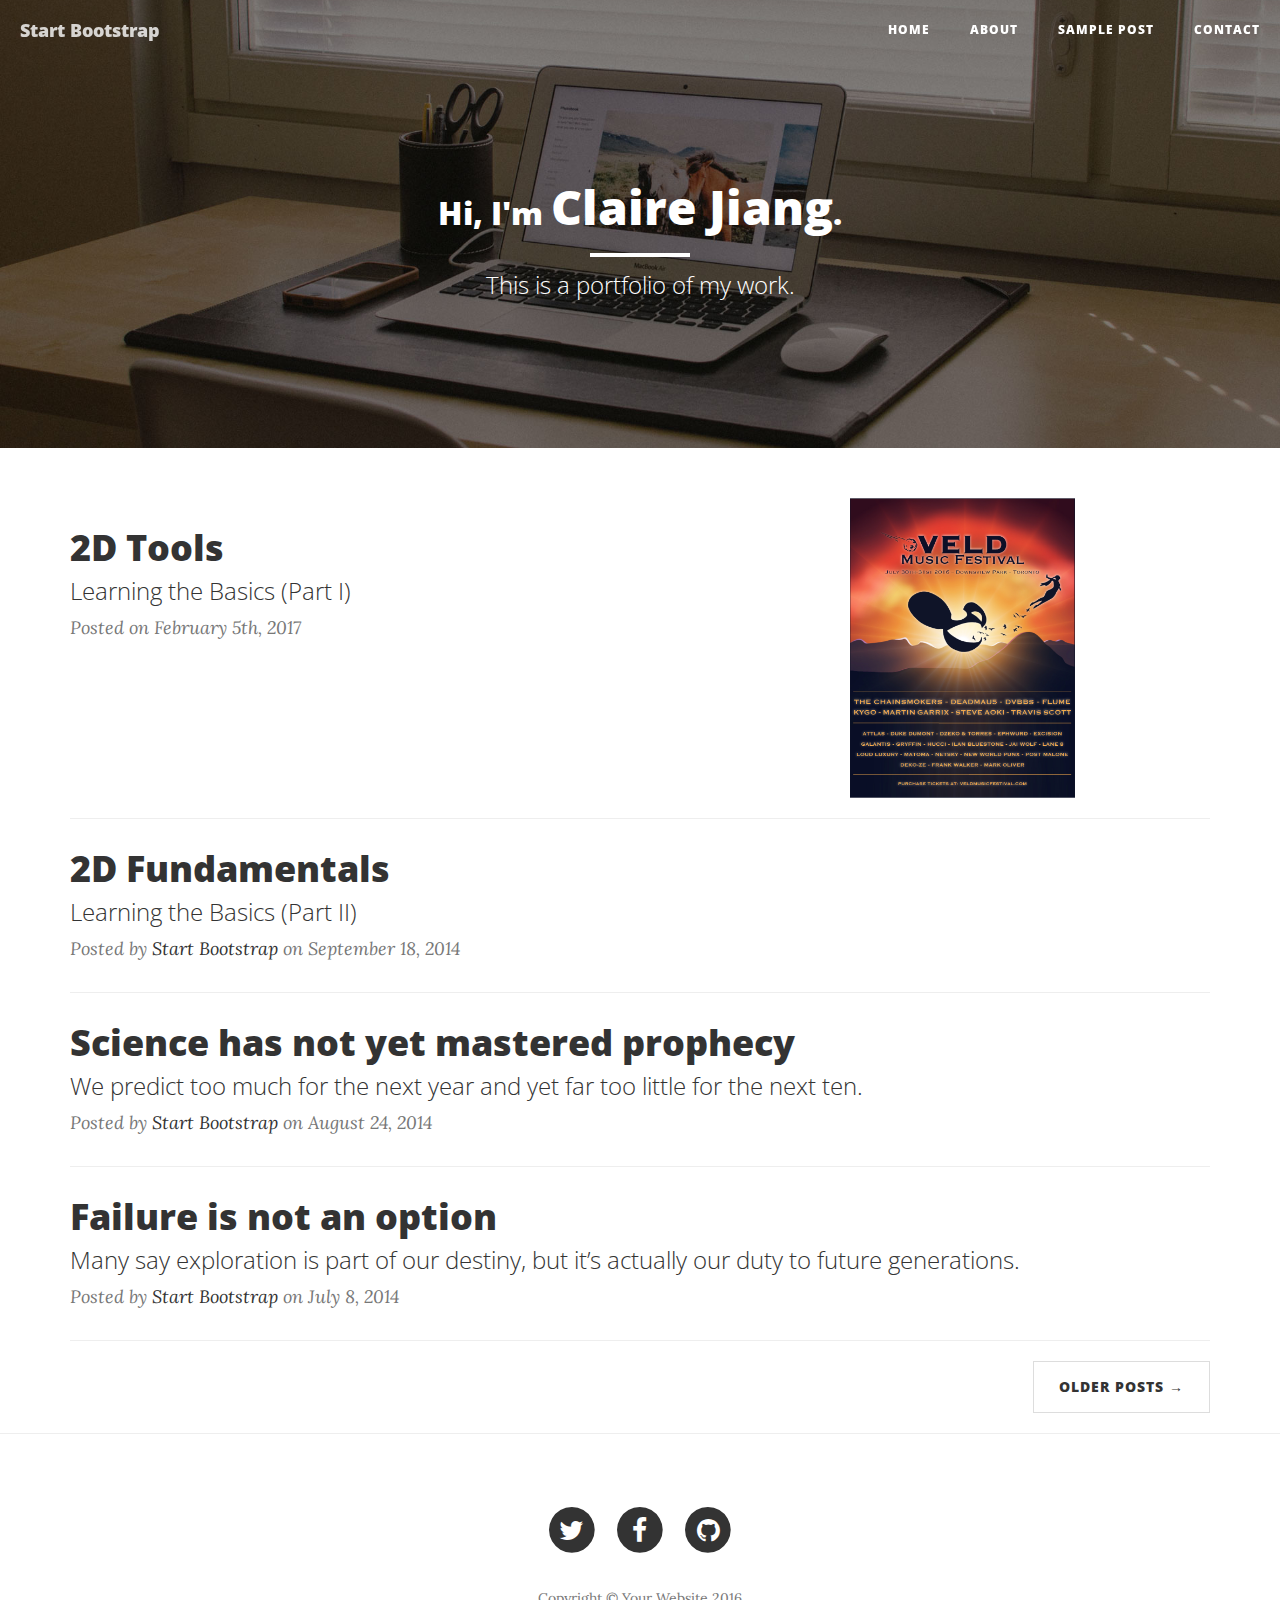
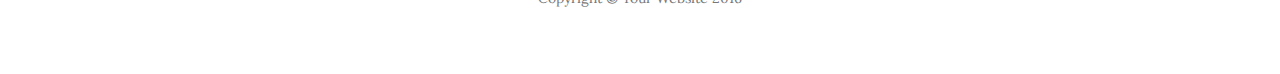
==== index.html @ f0bdf7ed "first commit" ====
<!DOCTYPE html>
<html lang="en">

<head>

    <meta charset="utf-8">
    <meta http-equiv="X-UA-Compatible" content="IE=edge">
    <meta name="viewport" content="width=device-width, initial-scale=1">
    <meta name="description" content="">
    <meta name="author" content="">

    <title>Claire Jiang</title>

    <!-- Bootstrap Core CSS -->
    <link href="vendor/bootstrap/css/bootstrap.min.css" rel="stylesheet">

    <!-- Theme CSS -->
    <link href="css/clean-blog.min.css" rel="stylesheet">

    <!-- Custom Fonts -->
    <link href="vendor/font-awesome/css/font-awesome.min.css" rel="stylesheet" type="text/css">
    <link href='https://fonts.googleapis.com/css?family=Lora:400,700,400italic,700italic' rel='stylesheet' type='text/css'>
    <link href='https://fonts.googleapis.com/css?family=Open+Sans:300italic,400italic,600italic,700italic,800italic,400,300,600,700,800' rel='stylesheet' type='text/css'>

    <!-- HTML5 Shim and Respond.js IE8 support of HTML5 elements and media queries -->
    <!-- WARNING: Respond.js doesn't work if you view the page via file:// -->
    <!--[if lt IE 9]>
        <script src="https://oss.maxcdn.com/libs/html5shiv/3.7.0/html5shiv.js"></script>
        <script src="https://oss.maxcdn.com/libs/respond.js/1.4.2/respond.min.js"></script>
        <![endif]-->

    </head>

    <body>

        <!-- Navigation -->
        <nav class="navbar navbar-default navbar-custom navbar-fixed-top">
            <div class="container-fluid">
                <!-- Brand and toggle get grouped for better mobile display -->
                <div class="navbar-header page-scroll">
                    <button type="button" class="navbar-toggle" data-toggle="collapse" data-target="#bs-example-navbar-collapse-1">
                        <span class="sr-only">Toggle navigation</span>
                        Menu <i class="fa fa-bars"></i>
                    </button>
                    <a class="navbar-brand" href="index.html">Start Bootstrap</a>
                </div>

                <!-- Collect the nav links, forms, and other content for toggling -->
                <div class="collapse navbar-collapse" id="bs-example-navbar-collapse-1">
                    <ul class="nav navbar-nav navbar-right">
                        <li>
                            <a href="index.html">Home</a>
                        </li>
                        <li>
                            <a href="about.html">About</a>
                        </li>
                        <li>
                            <a href="post.html">Sample Post</a>
                        </li>
                        <li>
                            <a href="contact.html">Contact</a>
                        </li>
                    </ul>
                </div>
                <!-- /.navbar-collapse -->
            </div>
            <!-- /.container -->
        </nav>

        <!-- Page Header -->
        <!-- Set your background image for this header on the line below. -->
        <header class="intro-header" style="background-image: url('img/home-bg.jpg')">
            <div class="container">
                <div class="row">
                    <div class="col-lg-8 col-lg-offset-2 col-md-10 col-md-offset-1">
                        <div class="site-heading">
                            <h1><font size="6">Hi, I'm </font><font size="20">Claire Jiang</font><font size="6">.</font></h1>

                            <hr class="small">
                            <span class="subheading">This is a portfolio of my work.</span>
                        </div>
                    </div>
                </div>
            </div>
        </header>

        <!-- Main Content -->
        <div class="container">
            <div class="row">
                <div class="col-md-8"> 
                    <div class="post-preview">
                        <a href="post.html">
                            <h2 class="post-title"> 2D Tools </h2> 
                            <h3 class="post-subtitle"> Learning the Basics (Part I) </h3>          
                        </a>
                        <p class="post-meta">Posted on February 5th, 2017</p>
                    </div>
                </div>
                <div class="col-md-4 ">
                    <img src="img/veld_poster.png" style="width:225px;height:300px;">
                </div>
            </div>

            <hr>
            <div class="post-preview">
                <a href="post.html">
                    <h2 class="post-title">
                        2D Fundamentals 
                    </h2>
                    <h3 class="post-subtitle">
                        Learning the Basics (Part II)
                    </h3>
                </a>
                <p class="post-meta">Posted by <a href="#">Start Bootstrap</a> on September 18, 2014</p>
            </div>
            <hr>
            <div class="post-preview">
                <a href="post.html">
                    <h2 class="post-title">
                        Science has not yet mastered prophecy
                    </h2>
                    <h3 class="post-subtitle">
                        We predict too much for the next year and yet far too little for the next ten.
                    </h3>
                </a>
                <p class="post-meta">Posted by <a href="#">Start Bootstrap</a> on August 24, 2014</p>
            </div>
            <hr>
            <div class="post-preview">
                <a href="post.html">
                    <h2 class="post-title">
                        Failure is not an option
                    </h2>
                    <h3 class="post-subtitle">
                        Many say exploration is part of our destiny, but it’s actually our duty to future generations.
                    </h3>
                </a>
                <p class="post-meta">Posted by <a href="#">Start Bootstrap</a> on July 8, 2014</p>
            </div>
            <hr>
            <!-- Pager -->
            <ul class="pager">
                <li class="next">
                    <a href="#">Older Posts &rarr;</a>
                </li>
            </ul>
        </div>
    </div>
</div>

<hr>

<!-- Footer -->
<footer>
    <div class="container">
        <div class="row">
            <div class="col-lg-8 col-lg-offset-2 col-md-10 col-md-offset-1">
                <ul class="list-inline text-center">
                    <li>
                        <a href="#">
                            <span class="fa-stack fa-lg">
                                <i class="fa fa-circle fa-stack-2x"></i>
                                <i class="fa fa-twitter fa-stack-1x fa-inverse"></i>
                            </span>
                        </a>
                    </li>
                    <li>
                        <a href="#">
                            <span class="fa-stack fa-lg">
                                <i class="fa fa-circle fa-stack-2x"></i>
                                <i class="fa fa-facebook fa-stack-1x fa-inverse"></i>
                            </span>
                        </a>
                    </li>
                    <li>
                        <a href="#">
                            <span class="fa-stack fa-lg">
                                <i class="fa fa-circle fa-stack-2x"></i>
                                <i class="fa fa-github fa-stack-1x fa-inverse"></i>
                            </span>
                        </a>
                    </li>
                </ul>
                <p class="copyright text-muted">Copyright &copy; Your Website 2016</p>
            </div>
        </div>
    </div>
</footer>

<!-- jQuery -->
<script src="vendor/jquery/jquery.min.js"></script>

<!-- Bootstrap Core JavaScript -->
<script src="vendor/bootstrap/js/bootstrap.min.js"></script>

<!-- Contact Form JavaScript -->
<script src="js/jqBootstrapValidation.js"></script>
<script src="js/contact_me.js"></script>

<!-- Theme JavaScript -->
<script src="js/clean-blog.min.js"></script>

</body>

</html>
---- css/clean-blog.min.css ----
/*!
 * Start Bootstrap - Clean Blog v3.3.7+1 (http://startbootstrap.com/template-overviews/clean-blog)
 * Copyright 2013-2016 Start Bootstrap
 * Licensed under MIT (https://github.com/BlackrockDigital/startbootstrap/blob/gh-pages/LICENSE)
 */a,body{color:#333}.navbar-custom .nav li a,.navbar-custom .navbar-brand,h1,h2,h3,h4,h5,h6{font-weight:800}.caption,.intro-header .page-heading,.intro-header .site-heading,footer .copyright{text-align:center}body{font-family:Lora,'Times New Roman',serif;font-size:20px;-webkit-tap-highlight-color:#0085A1}.intro-header .page-heading .subheading,.intro-header .post-heading .subheading,.intro-header .site-heading .subheading,.navbar-custom,h1,h2,h3,h4,h5,h6{font-family:'Open Sans','Helvetica Neue',Helvetica,Arial,sans-serif}p{line-height:1.5;margin:30px 0}p a{text-decoration:underline}a:focus,a:hover{color:#0085A1}a img:focus,a img:hover{cursor:zoom-in}blockquote{color:#777;font-style:italic}hr.small{max-width:100px;margin:15px auto;border-width:4px;border-color:#fff}.navbar-custom{position:absolute;top:0;left:0;width:100%;z-index:3}.navbar-custom .navbar-header .navbar-toggle{color:#777;font-weight:800;text-transform:uppercase;font-size:12px}.navbar-custom .nav li a{text-transform:uppercase;font-size:12px;letter-spacing:1px}@media only screen and (min-width:768px){.navbar-custom{background:0 0;border-bottom:1px solid transparent}.navbar-custom .navbar-brand{color:#fff;padding:20px}.navbar-custom .navbar-brand:focus,.navbar-custom .navbar-brand:hover{color:rgba(255,255,255,.8)}.navbar-custom .nav li a{color:#fff;padding:20px}.navbar-custom .nav li a:focus,.navbar-custom .nav li a:hover{color:rgba(255,255,255,.8)}}@media only screen and (min-width:1170px){.navbar-custom{-webkit-transition:background-color .3s;-moz-transition:background-color .3s;transition:background-color .3s;-webkit-transform:translate3d(0,0,0);-moz-transform:translate3d(0,0,0);-ms-transform:translate3d(0,0,0);-o-transform:translate3d(0,0,0);transform:translate3d(0,0,0);-webkit-backface-visibility:hidden;backface-visibility:hidden}.navbar-custom.is-fixed{position:fixed;top:-61px;background-color:rgba(255,255,255,.9);border-bottom:1px solid #f2f2f2;-webkit-transition:-webkit-transform .3s;-moz-transition:-moz-transform .3s;transition:transform .3s}.navbar-custom.is-fixed .navbar-brand{color:#333}.navbar-custom.is-fixed .navbar-brand:focus,.navbar-custom.is-fixed .navbar-brand:hover{color:#0085A1}.navbar-custom.is-fixed .nav li a{color:#333}.navbar-custom.is-fixed .nav li a:focus,.navbar-custom.is-fixed .nav li a:hover{color:#0085A1}.navbar-custom.is-visible{-webkit-transform:translate3d(0,100%,0);-moz-transform:translate3d(0,100%,0);-ms-transform:translate3d(0,100%,0);-o-transform:translate3d(0,100%,0);transform:translate3d(0,100%,0)}}.intro-header{background:center center no-repeat;-webkit-background-size:cover;-moz-background-size:cover;background-size:cover;-o-background-size:cover;margin-bottom:50px}.intro-header .page-heading,.intro-header .post-heading,.intro-header .site-heading{padding:100px 0 50px;color:#fff}.intro-header .page-heading h1,.intro-header .site-heading h1{margin-top:0;font-size:50px}.intro-header .page-heading .subheading,.intro-header .site-heading .subheading{font-size:24px;line-height:1.1;display:block;font-weight:300;margin:10px 0 0}@media only screen and (min-width:768px){.intro-header .page-heading,.intro-header .post-heading,.intro-header .site-heading{padding:150px 0}.intro-header .page-heading h1,.intro-header .site-heading h1{font-size:80px}}.intro-header .post-heading h1{font-size:35px}.intro-header .post-heading .meta,.intro-header .post-heading .subheading{line-height:1.1;display:block}.intro-header .post-heading .subheading{font-size:24px;margin:10px 0 30px;font-weight:600}.intro-header .post-heading .meta{font-family:Lora,'Times New Roman',serif;font-style:italic;font-weight:300;font-size:20px}.intro-header .post-heading .meta a{color:#fff}@media only screen and (min-width:768px){.intro-header .post-heading h1{font-size:55px}.intro-header .post-heading .subheading{font-size:30px}}.post-preview>a{color:#333}.post-preview>a:focus,.post-preview>a:hover{text-decoration:none;color:#0085A1}.post-preview>a>.post-title{font-size:30px;margin-top:30px;margin-bottom:10px}.post-preview>a>.post-subtitle{margin:0 0 10px;font-weight:300}.post-preview>.post-meta{color:#777;font-size:18px;font-style:italic;margin-top:0}.post-preview>.post-meta>a{text-decoration:none;color:#333}.post-preview>.post-meta>a:focus,.post-preview>.post-meta>a:hover{color:#0085A1;text-decoration:underline}@media only screen and (min-width:768px){.post-preview>a>.post-title{font-size:36px}}.section-heading{font-size:36px;margin-top:60px;font-weight:700}.btn,.pager li>a,.pager li>span{font-family:'Open Sans','Helvetica Neue',Helvetica,Arial,sans-serif;text-transform:uppercase;font-weight:800;letter-spacing:1px}.caption{font-size:14px;padding:10px;font-style:italic;margin:0;display:block;border-bottom-right-radius:5px;border-bottom-left-radius:5px}footer{padding:50px 0 65px}footer .list-inline{margin:0;padding:0}footer .copyright{font-size:14px;margin-bottom:0}.floating-label-form-group{font-size:14px;position:relative;margin-bottom:0;padding-bottom:.5em;border-bottom:1px solid #eee}.floating-label-form-group input,.floating-label-form-group textarea{z-index:1;position:relative;padding-right:0;padding-left:0;border:none;border-radius:0;font-size:1.5em;background:0 0;box-shadow:none!important;resize:none}.floating-label-form-group label{display:block;z-index:0;position:relative;top:2em;margin:0;font-size:.85em;line-height:1.764705882em;vertical-align:middle;vertical-align:baseline;opacity:0;-webkit-transition:top .3s ease,opacity .3s ease;-moz-transition:top .3s ease,opacity .3s ease;-ms-transition:top .3s ease,opacity .3s ease;transition:top .3s ease,opacity .3s ease}.floating-label-form-group::not(:first-child){padding-left:14px;border-left:1px solid #eee}.floating-label-form-group-with-value label{top:0;opacity:1}.floating-label-form-group-with-focus label{color:#0085A1}form .row:first-child .floating-label-form-group{border-top:1px solid #eee}.btn{font-size:14px;border-radius:0;padding:15px 25px}.btn-lg{font-size:16px;padding:25px 35px}.btn-default:focus,.btn-default:hover{background-color:#0085A1;border:1px solid #0085A1;color:#fff}.pager{margin:20px 0 0}.pager li>a,.pager li>span{font-size:14px;padding:15px 25px;background-color:#fff;border-radius:0}.pager li>a:focus,.pager li>a:hover{color:#fff;background-color:#0085A1;border:1px solid #0085A1}.pager .disabled>a,.pager .disabled>a:focus,.pager .disabled>a:hover,.pager .disabled>span{color:#777;background-color:#333;cursor:not-allowed}::-moz-selection{color:#fff;text-shadow:none;background:#0085A1}::selection{color:#fff;text-shadow:none;background:#0085A1}img::selection{color:#fff;background:0 0}img::-moz-selection{color:#fff;background:0 0}
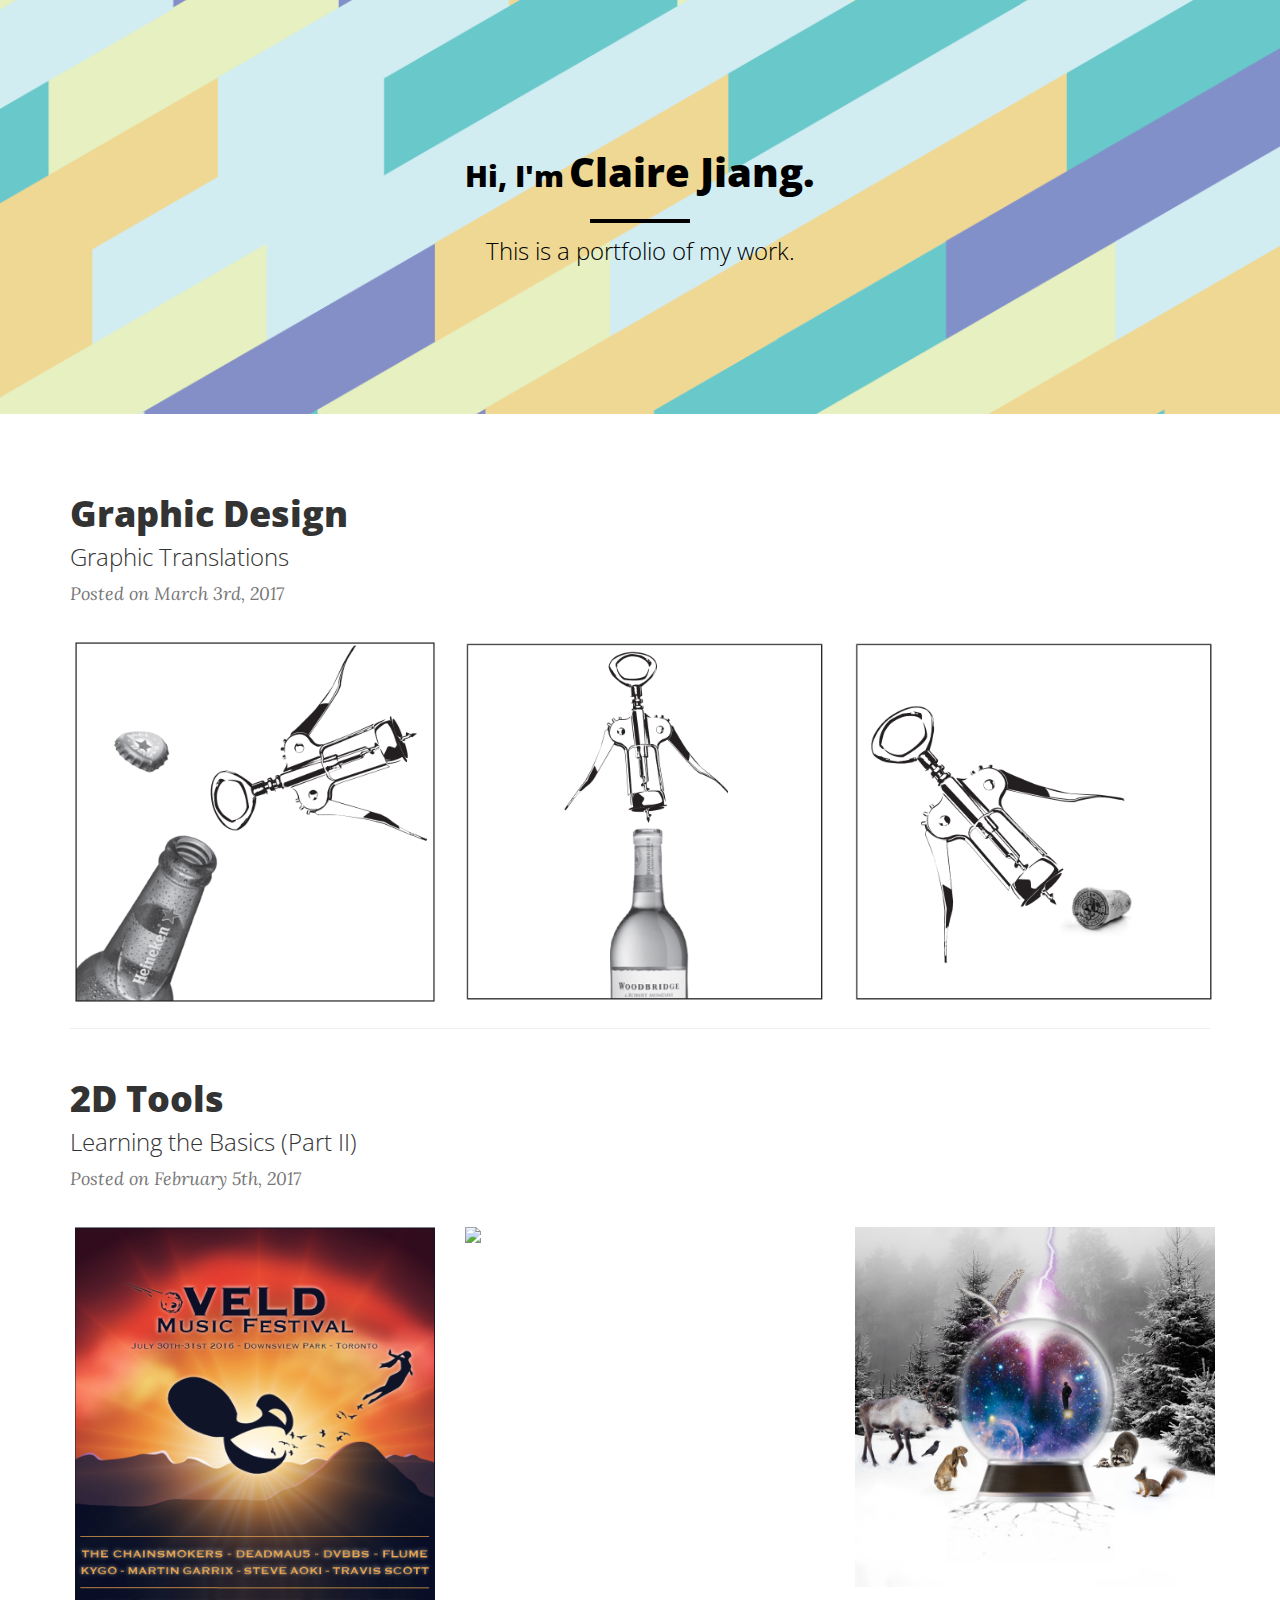
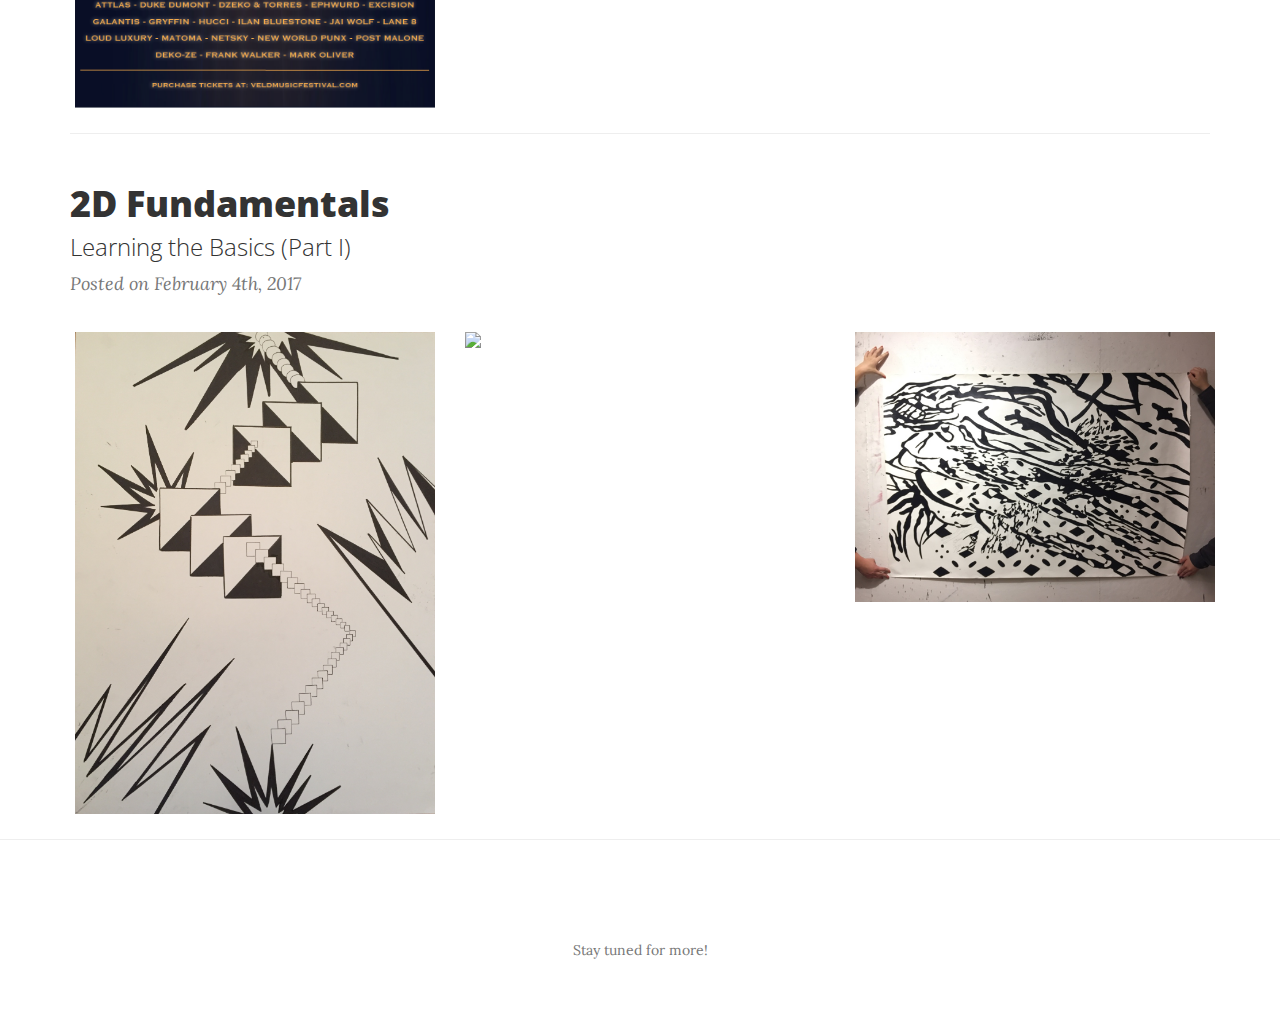
==== commit 46fdabcb: "Final Submission Project-1 — Section 1/2" ====
--- a/index.html
+++ b/index.html
@@ -3,203 +3,157 @@
 
 <head>
 
-    <meta charset="utf-8">
-    <meta http-equiv="X-UA-Compatible" content="IE=edge">
-    <meta name="viewport" content="width=device-width, initial-scale=1">
-    <meta name="description" content="">
-    <meta name="author" content="">
+  <meta charset="utf-8">
+  <meta http-equiv="X-UA-Compatible" content="IE=edge">
+  <meta name="viewport" content="width=device-width, initial-scale=1">
+  <meta name="description" content="">
+  <meta name="author" content="">
 
-    <title>Claire Jiang</title>
+  <title>Claire Jiang</title>
 
-    <!-- Bootstrap Core CSS -->
-    <link href="vendor/bootstrap/css/bootstrap.min.css" rel="stylesheet">
+  <!-- Bootstrap Core CSS -->
+  <link href="vendor/bootstrap/css/bootstrap.css" rel="stylesheet">
 
-    <!-- Theme CSS -->
-    <link href="css/clean-blog.min.css" rel="stylesheet">
+  <!-- Theme CSS -->
+  <link href="css/clean-blog.css" rel="stylesheet">
 
-    <!-- Custom Fonts -->
-    <link href="vendor/font-awesome/css/font-awesome.min.css" rel="stylesheet" type="text/css">
-    <link href='https://fonts.googleapis.com/css?family=Lora:400,700,400italic,700italic' rel='stylesheet' type='text/css'>
-    <link href='https://fonts.googleapis.com/css?family=Open+Sans:300italic,400italic,600italic,700italic,800italic,400,300,600,700,800' rel='stylesheet' type='text/css'>
+  <!-- Custom Fonts -->
+  <link href="vendor/font-awesome/css/font-awesome.css" rel="stylesheet" type="text/css">
+  <link href='https://fonts.googleapis.com/css?family=Lora:400,700,400italic,700italic' rel='stylesheet' type='text/css'>
+  <link href='https://fonts.googleapis.com/css?family=Open+Sans:300italic,400italic,600italic,700italic,800italic,400,300,600,700,800' rel='stylesheet' type='text/css'>
 
-    <!-- HTML5 Shim and Respond.js IE8 support of HTML5 elements and media queries -->
-    <!-- WARNING: Respond.js doesn't work if you view the page via file:// -->
+  <!-- HTML5 Shim and Respond.js IE8 support of HTML5 elements and media queries -->
+  <!-- WARNING: Respond.js doesn't work if you view the page via file:// -->
     <!--[if lt IE 9]>
         <script src="https://oss.maxcdn.com/libs/html5shiv/3.7.0/html5shiv.js"></script>
         <script src="https://oss.maxcdn.com/libs/respond.js/1.4.2/respond.min.js"></script>
         <![endif]-->
 
-    </head>
+      </head>
 
-    <body>
+      <body>
 
         <!-- Navigation -->
-        <nav class="navbar navbar-default navbar-custom navbar-fixed-top">
-            <div class="container-fluid">
-                <!-- Brand and toggle get grouped for better mobile display -->
-                <div class="navbar-header page-scroll">
-                    <button type="button" class="navbar-toggle" data-toggle="collapse" data-target="#bs-example-navbar-collapse-1">
-                        <span class="sr-only">Toggle navigation</span>
-                        Menu <i class="fa fa-bars"></i>
-                    </button>
-                    <a class="navbar-brand" href="index.html">Start Bootstrap</a>
+
+          <!-- Page Header -->
+          <!-- Set your background image for this header on the line below. -->
+          <header class="intro-header" style="background-image: url('img/banner.png')">
+            <div class="container">
+              <div class="row">
+                <div class="site-heading">
+                  <h1 id="header_small">Hi, I'm</h1>
+                  <h1 id="header_large">Claire Jiang.</h1>
+
+                  <hr class="small">
+
+                  <span class="subheading"><font color="black">This is a portfolio of my work.</font></span>
                 </div>
+              </div>
 
-                <!-- Collect the nav links, forms, and other content for toggling -->
-                <div class="collapse navbar-collapse" id="bs-example-navbar-collapse-1">
-                    <ul class="nav navbar-nav navbar-right">
-                        <li>
-                            <a href="index.html">Home</a>
-                        </li>
-                        <li>
-                            <a href="about.html">About</a>
-                        </li>
-                        <li>
-                            <a href="post.html">Sample Post</a>
-                        </li>
-                        <li>
-                            <a href="contact.html">Contact</a>
-                        </li>
-                    </ul>
-                </div>
-                <!-- /.navbar-collapse -->
             </div>
-            <!-- /.container -->
-        </nav>
+          </header>
 
-        <!-- Page Header -->
-        <!-- Set your background image for this header on the line below. -->
-        <header class="intro-header" style="background-image: url('img/home-bg.jpg')">
-            <div class="container">
-                <div class="row">
-                    <div class="col-lg-8 col-lg-offset-2 col-md-10 col-md-offset-1">
-                        <div class="site-heading">
-                            <h1><font size="6">Hi, I'm </font><font size="20">Claire Jiang</font><font size="6">.</font></h1>
+          <!-- Main Content -->
+          <div class="container">
+            <div class="row">
+              <div class ="col-xs-12 post-preview">
+                <a href="graphicdesign.html">
+                  <h2 class ="post-title">Graphic Design</h2>
+                  <h3 class="post-subtitle">Graphic Translations</h3>
+                </a>
+                <p class="post-meta">Posted on March 3rd, 2017</p>
+              </div>
+            </div>
 
-                            <hr class="small">
-                            <span class="subheading">This is a portfolio of my work.</span>
-                        </div>
-                    </div>
-                </div>
+            <div class="row">
+              <div class="col-sm-4">
+                <img class='img-responsive' src="img/heineken.png">
+              </div>
+              <div class="col-sm-4">
+                <img class='img-responsive' src="img/winebottle.png">
+              </div>
+              <div class="col-sm-4">
+                <img class='img-responsive' src="img/cork.png">
+              </div>
             </div>
-        </header>
 
-        <!-- Main Content -->
-        <div class="container">
+
+            <hr>
+
             <div class="row">
-                <div class="col-md-8"> 
-                    <div class="post-preview">
-                        <a href="post.html">
-                            <h2 class="post-title"> 2D Tools </h2> 
-                            <h3 class="post-subtitle"> Learning the Basics (Part I) </h3>          
-                        </a>
-                        <p class="post-meta">Posted on February 5th, 2017</p>
-                    </div>
-                </div>
-                <div class="col-md-4 ">
-                    <img src="img/veld_poster.png" style="width:225px;height:300px;">
-                </div>
+              <div class="col-xs-12 post-preview"> 
+                <a href="2dtools.html">
+                  <h2 class="post-title">2D Tools</h2> 
+                  <h3 class="post-subtitle">Learning the Basics (Part II)</h3>          
+                </a>
+                <p class="post-meta">Posted on February 5th, 2017</p>
+              </div>
+            </div>
+
+            <div class="row">
+              <div class="col-sm-4">
+                <img class='img-responsive' src="img/veld_poster.png">
+              </div>
+              <div class="col-sm-4">
+                <img class='img-responsive' src="img/rabbits photoshop.png">
+              </div>
+              <div class="col-sm-4">
+                <img class='img-responsive' src="img/snowglobe.png">
+              </div>
             </div>
 
             <hr>
-            <div class="post-preview">
-                <a href="post.html">
-                    <h2 class="post-title">
-                        2D Fundamentals 
-                    </h2>
-                    <h3 class="post-subtitle">
-                        Learning the Basics (Part II)
-                    </h3>
+
+            <div class="row">
+              <div class="col-xs-12 post-preview">
+                <a href="2dfundies.html">
+                  <h2 class="post-title">2D Fundamentals</h2>
+                  <h3 class="post-subtitle">Learning the Basics (Part I)</h3>
                 </a>
-                <p class="post-meta">Posted by <a href="#">Start Bootstrap</a> on September 18, 2014</p>
+                <p class="post-meta">Posted on February 4th, 2017</p>
+              </div>
             </div>
-            <hr>
-            <div class="post-preview">
-                <a href="post.html">
-                    <h2 class="post-title">
-                        Science has not yet mastered prophecy
-                    </h2>
-                    <h3 class="post-subtitle">
-                        We predict too much for the next year and yet far too little for the next ten.
-                    </h3>
-                </a>
-                <p class="post-meta">Posted by <a href="#">Start Bootstrap</a> on August 24, 2014</p>
+
+            <div class="row">
+              <div class="col-sm-4">
+                <img class='img-responsive' src="img/musiclines.jpg">
+              </div>
+              <div class="col-sm-4">
+                <img class='img-responsive' src="img/Collage.png">
+              </div>
+              <div class="col-sm-4">
+                <img class='img-responsive' src="img/grouppainting.png"">
+              </div>
             </div>
-            <hr>
-            <div class="post-preview">
-                <a href="post.html">
-                    <h2 class="post-title">
-                        Failure is not an option
-                    </h2>
-                    <h3 class="post-subtitle">
-                        Many say exploration is part of our destiny, but it’s actually our duty to future generations.
-                    </h3>
-                </a>
-                <p class="post-meta">Posted by <a href="#">Start Bootstrap</a> on July 8, 2014</p>
+          </div>
+
+          <hr>
+
+          <footer>
+            <div class="container">
+              <div class="row">
+                <div class="col-lg-8 col-lg-offset-2 col-md-10 col-md-offset-1">
+                  <ul class="list-inline text-center">
+                    <p class="copyright text-muted">Stay tuned for more!</p>
+                  </ul>
+                </div>
+              </div>
             </div>
-            <hr>
-            <!-- Pager -->
-            <ul class="pager">
-                <li class="next">
-                    <a href="#">Older Posts &rarr;</a>
-                </li>
-            </ul>
-        </div>
-    </div>
-</div>
+          </footer>
 
-<hr>
+          <!-- jQuery -->
+          <script src="vendor/jquery/jquery.js"></script>
 
-<!-- Footer -->
-<footer>
-    <div class="container">
-        <div class="row">
-            <div class="col-lg-8 col-lg-offset-2 col-md-10 col-md-offset-1">
-                <ul class="list-inline text-center">
-                    <li>
-                        <a href="#">
-                            <span class="fa-stack fa-lg">
-                                <i class="fa fa-circle fa-stack-2x"></i>
-                                <i class="fa fa-twitter fa-stack-1x fa-inverse"></i>
-                            </span>
-                        </a>
-                    </li>
-                    <li>
-                        <a href="#">
-                            <span class="fa-stack fa-lg">
-                                <i class="fa fa-circle fa-stack-2x"></i>
-                                <i class="fa fa-facebook fa-stack-1x fa-inverse"></i>
-                            </span>
-                        </a>
-                    </li>
-                    <li>
-                        <a href="#">
-                            <span class="fa-stack fa-lg">
-                                <i class="fa fa-circle fa-stack-2x"></i>
-                                <i class="fa fa-github fa-stack-1x fa-inverse"></i>
-                            </span>
-                        </a>
-                    </li>
-                </ul>
-                <p class="copyright text-muted">Copyright &copy; Your Website 2016</p>
-            </div>
-        </div>
-    </div>
-</footer>
+          <!-- Bootstrap Core JavaScript -->
+          <script src="vendor/bootstrap/js/bootstrap.js"></script>
 
-<!-- jQuery -->
-<script src="vendor/jquery/jquery.min.js"></script>
+          <!-- Contact Form JavaScript -->
+          <script src="js/jqBootstrapValidation.js"></script>
+          <script src="js/contact_me.js"></script>
 
-<!-- Bootstrap Core JavaScript -->
-<script src="vendor/bootstrap/js/bootstrap.min.js"></script>
+          <!-- Theme JavaScript -->
+          <script src="js/clean-blog.js"></script>
 
-<!-- Contact Form JavaScript -->
-<script src="js/jqBootstrapValidation.js"></script>
-<script src="js/contact_me.js"></script>
+        </body>
 
-<!-- Theme JavaScript -->
-<script src="js/clean-blog.min.js"></script>
-
-</body>
-
-</html>
+        </html>
--- a/css/clean-blog.css
+++ b/css/clean-blog.css
@@ -0,0 +1,427 @@
+/*!
+ * Start Bootstrap - Clean Blog v3.3.7+1 (http://startbootstrap.com/template-overviews/clean-blog)
+ * Copyright 2013-2016 Start Bootstrap
+ * Licensed under MIT (https://github.com/BlackrockDigital/startbootstrap/blob/gh-pages/LICENSE)
+ */
+body {
+  font-family: 'Lora', 'Times New Roman', serif;
+  font-size: 20px;
+  color: #333333;
+}
+p {
+  line-height: 1.5;
+  margin: 30px 0;
+}
+p a {
+  text-decoration: underline;
+}
+h1,
+h2,
+h3,
+h4,
+h5,
+h6 {
+  font-family: 'Open Sans', 'Helvetica Neue', Helvetica, Arial, sans-serif;
+  font-weight: 800;
+}
+a {
+  color: #333333;
+}
+a:hover,
+a:focus {
+  color: #0085A1;
+}
+a img:hover,
+a img:focus {
+  cursor: zoom-in;
+}
+blockquote {
+  color: #777777;
+  font-style: italic;
+}
+hr.small {
+  max-width: 100px;
+  margin: 15px auto;
+  border-width: 4px;
+  border-color: black;
+}
+.navbar-custom {
+  position: absolute;
+  top: 0;
+  left: 0;
+  width: 100%;
+  z-index: 3;
+  font-family: 'Open Sans', 'Helvetica Neue', Helvetica, Arial, sans-serif;
+}
+.navbar-custom .navbar-brand {
+  font-weight: 800;
+}
+.navbar-custom .navbar-header .navbar-toggle {
+  color: #777777;
+  font-weight: 800;
+  text-transform: uppercase;
+  font-size: 12px;
+}
+.navbar-custom .nav li a {
+  text-transform: uppercase;
+  font-size: 12px;
+  font-weight: 800;
+  letter-spacing: 1px;
+}
+@media only screen and (min-width: 768px) {
+  .navbar-custom {
+    background: transparent;
+    border-bottom: 1px solid transparent;
+  }
+  .navbar-custom .navbar-brand {
+    color: white;
+    padding: 20px;
+  }
+  .navbar-custom .navbar-brand:hover,
+  .navbar-custom .navbar-brand:focus {
+    color: rgba(255, 255, 255, 0.8);
+  }
+  .navbar-custom .nav li a {
+    color: white;
+    padding: 20px;
+  }
+  .navbar-custom .nav li a:hover,
+  .navbar-custom .nav li a:focus {
+    color: rgba(255, 255, 255, 0.8);
+  }
+}
+@media only screen and (min-width: 1170px) {
+  .navbar-custom {
+    -webkit-transition: background-color 0.3s;
+    -moz-transition: background-color 0.3s;
+    transition: background-color 0.3s;
+    /* Force Hardware Acceleration in WebKit */
+    -webkit-transform: translate3d(0, 0, 0);
+    -moz-transform: translate3d(0, 0, 0);
+    -ms-transform: translate3d(0, 0, 0);
+    -o-transform: translate3d(0, 0, 0);
+    transform: translate3d(0, 0, 0);
+    -webkit-backface-visibility: hidden;
+    backface-visibility: hidden;
+  }
+  .navbar-custom.is-fixed {
+    /* when the user scrolls down, we hide the header right above the viewport */
+    position: fixed;
+    top: -61px;
+    background-color: rgba(255, 255, 255, 0.9);
+    border-bottom: 1px solid #f2f2f2;
+    -webkit-transition: -webkit-transform 0.3s;
+    -moz-transition: -moz-transform 0.3s;
+    transition: transform 0.3s;
+  }
+  .navbar-custom.is-fixed .navbar-brand {
+    color: #333333;
+  }
+  .navbar-custom.is-fixed .navbar-brand:hover,
+  .navbar-custom.is-fixed .navbar-brand:focus {
+    color: #0085A1;
+  }
+  .navbar-custom.is-fixed .nav li a {
+    color: #333333;
+  }
+  .navbar-custom.is-fixed .nav li a:hover,
+  .navbar-custom.is-fixed .nav li a:focus {
+    color: #0085A1;
+  }
+  .navbar-custom.is-visible {
+    /* if the user changes the scrolling direction, we show the header */
+    -webkit-transform: translate3d(0, 100%, 0);
+    -moz-transform: translate3d(0, 100%, 0);
+    -ms-transform: translate3d(0, 100%, 0);
+    -o-transform: translate3d(0, 100%, 0);
+    transform: translate3d(0, 100%, 0);
+  }
+}
+.intro-header {
+  background-color: #777777;
+  background: no-repeat center center;
+  background-attachment: scroll;
+  -webkit-background-size: cover;
+  -moz-background-size: cover;
+  background-size: cover;
+  -o-background-size: cover;
+  margin-bottom: 50px;
+}
+.intro-header .site-heading,
+.intro-header .post-heading,
+.intro-header .page-heading {
+  padding: 100px 0 50px;
+  color: white;
+}
+@media only screen and (min-width: 768px) {
+  .intro-header .site-heading,
+  .intro-header .post-heading,
+  .intro-header .page-heading {
+    padding: 150px 0;
+  }
+}
+.intro-header .site-heading,
+.intro-header .page-heading {
+  text-align: center;
+}
+.intro-header .site-heading h1,
+.intro-header .page-heading h1 {
+  margin-top: 0;
+  font-size: 50px;
+}
+.intro-header .site-heading .subheading,
+.intro-header .page-heading .subheading {
+  font-size: 24px;
+  line-height: 1.1;
+  display: block;
+  font-family: 'Open Sans', 'Helvetica Neue', Helvetica, Arial, sans-serif;
+  font-weight: 300;
+  margin: 10px 0 0;
+}
+@media only screen and (min-width: 768px) {
+  .intro-header .site-heading h1,
+  .intro-header .page-heading h1 {
+    font-size: 80px;
+  }
+}
+.intro-header .post-heading h1 {
+  font-size: 35px;
+}
+.intro-header .post-heading .subheading,
+.intro-header .post-heading .meta {
+  line-height: 1.1;
+  display: block;
+}
+.intro-header .post-heading .subheading {
+  font-family: 'Open Sans', 'Helvetica Neue', Helvetica, Arial, sans-serif;
+  font-size: 24px;
+  margin: 10px 0 30px;
+  font-weight: 600;
+}
+.intro-header .post-heading .meta {
+  font-family: 'Lora', 'Times New Roman', serif;
+  font-style: italic;
+  font-weight: 300;
+  font-size: 20px;
+}
+.intro-header .post-heading .meta a {
+  color: white;
+}
+@media only screen and (min-width: 768px) {
+  .intro-header .post-heading h1 {
+    font-size: 55px;
+  }
+  .intro-header .post-heading .subheading {
+    font-size: 30px;
+  }
+}
+.post-preview > a {
+  color: #333333;
+}
+.post-preview > a:hover,
+.post-preview > a:focus {
+  text-decoration: none;
+  color: #0085A1;
+}
+.post-preview > a > .post-title {
+  font-size: 30px;
+  margin-top: 30px;
+  margin-bottom: 10px;
+}
+.post-preview > a > .post-subtitle {
+  margin: 0;
+  font-weight: 300;
+  margin-bottom: 10px;
+}
+.post-preview > .post-meta {
+  color: #777777;
+  font-size: 18px;
+  font-style: italic;
+  margin-top: 0;
+}
+.post-preview > .post-meta > a {
+  text-decoration: none;
+  color: #333333;
+}
+.post-preview > .post-meta > a:hover,
+.post-preview > .post-meta > a:focus {
+  color: #0085A1;
+  text-decoration: underline;
+}
+@media only screen and (min-width: 768px) {
+  .post-preview > a > .post-title {
+    font-size: 36px;
+  }
+}
+.section-heading {
+  font-size: 36px;
+  margin-top: 0;
+  font-weight: 700;
+}
+.caption {
+  text-align: center;
+  font-size: 14px;
+  padding: 10px;
+  font-style: italic;
+  margin: 0;
+  display: block;
+  border-bottom-right-radius: 5px;
+  border-bottom-left-radius: 5px;
+}
+footer {
+  padding: 50px 0 65px;
+}
+footer .list-inline {
+  margin: 0;
+  padding: 0;
+}
+footer .copyright {
+  font-size: 14px;
+  text-align: center;
+  margin-bottom: 0;
+}
+.floating-label-form-group {
+  font-size: 14px;
+  position: relative;
+  margin-bottom: 0;
+  padding-bottom: 0.5em;
+  border-bottom: 1px solid #eeeeee;
+}
+.floating-label-form-group input,
+.floating-label-form-group textarea {
+  z-index: 1;
+  position: relative;
+  padding-right: 0;
+  padding-left: 0;
+  border: none;
+  border-radius: 0;
+  font-size: 1.5em;
+  background: none;
+  box-shadow: none !important;
+  resize: none;
+}
+.floating-label-form-group label {
+  display: block;
+  z-index: 0;
+  position: relative;
+  top: 2em;
+  margin: 0;
+  font-size: 0.85em;
+  line-height: 1.764705882em;
+  vertical-align: middle;
+  vertical-align: baseline;
+  opacity: 0;
+  -webkit-transition: top 0.3s ease,opacity 0.3s ease;
+  -moz-transition: top 0.3s ease,opacity 0.3s ease;
+  -ms-transition: top 0.3s ease,opacity 0.3s ease;
+  transition: top 0.3s ease,opacity 0.3s ease;
+}
+.floating-label-form-group::not(:first-child) {
+  padding-left: 14px;
+  border-left: 1px solid #eeeeee;
+}
+.floating-label-form-group-with-value label {
+  top: 0;
+  opacity: 1;
+}
+.floating-label-form-group-with-focus label {
+  color: #0085A1;
+}
+form .row:first-child .floating-label-form-group {
+  border-top: 1px solid #eeeeee;
+}
+.btn {
+  font-family: 'Open Sans', 'Helvetica Neue', Helvetica, Arial, sans-serif;
+  text-transform: uppercase;
+  font-size: 14px;
+  font-weight: 800;
+  letter-spacing: 1px;
+  border-radius: 0;
+  padding: 15px 25px;
+}
+.btn-lg {
+  font-size: 16px;
+  padding: 25px 35px;
+}
+.btn-default:hover,
+.btn-default:focus {
+  background-color: #0085A1;
+  border: 1px solid #0085A1;
+  color: white;
+}
+.pager {
+  margin: 20px 0 0;
+}
+.pager li > a,
+.pager li > span {
+  font-family: 'Open Sans', 'Helvetica Neue', Helvetica, Arial, sans-serif;
+  text-transform: uppercase;
+  font-size: 14px;
+  font-weight: 800;
+  letter-spacing: 1px;
+  padding: 15px 25px;
+  background-color: white;
+  border-radius: 0;
+}
+.pager li > a:hover,
+.pager li > a:focus {
+  color: white;
+  background-color: #0085A1;
+  border: 1px solid #0085A1;
+}
+.pager .disabled > a,
+.pager .disabled > a:hover,
+.pager .disabled > a:focus,
+.pager .disabled > span {
+  color: #777777;
+  background-color: #333333;
+  cursor: not-allowed;
+}
+::-moz-selection {
+  color: white;
+  text-shadow: none;
+  background: #0085A1;
+}
+::selection {
+  color: white;
+  text-shadow: none;
+  background: #0085A1;
+}
+img::selection {
+  color: white;
+  background: transparent;
+}
+img::-moz-selection {
+  color: white;
+  background: transparent;
+}
+body {
+  -webkit-tap-highlight-color: #0085A1;
+}
+
+
+
+
+/* ----- Claire-CSS ----- */
+.img-responsive {
+  margin: 5px;
+}
+
+#header_small {
+  font-size: 30px;
+  color:black;
+  display: inline-block;
+}
+
+#header_large {
+  font-size: 40px;
+  color:black;
+  display: inline-block;
+}
+
+.section-altered {
+  font-size: 36px;
+  margin-top: 70;
+  font-weight: 700;
+}
+
